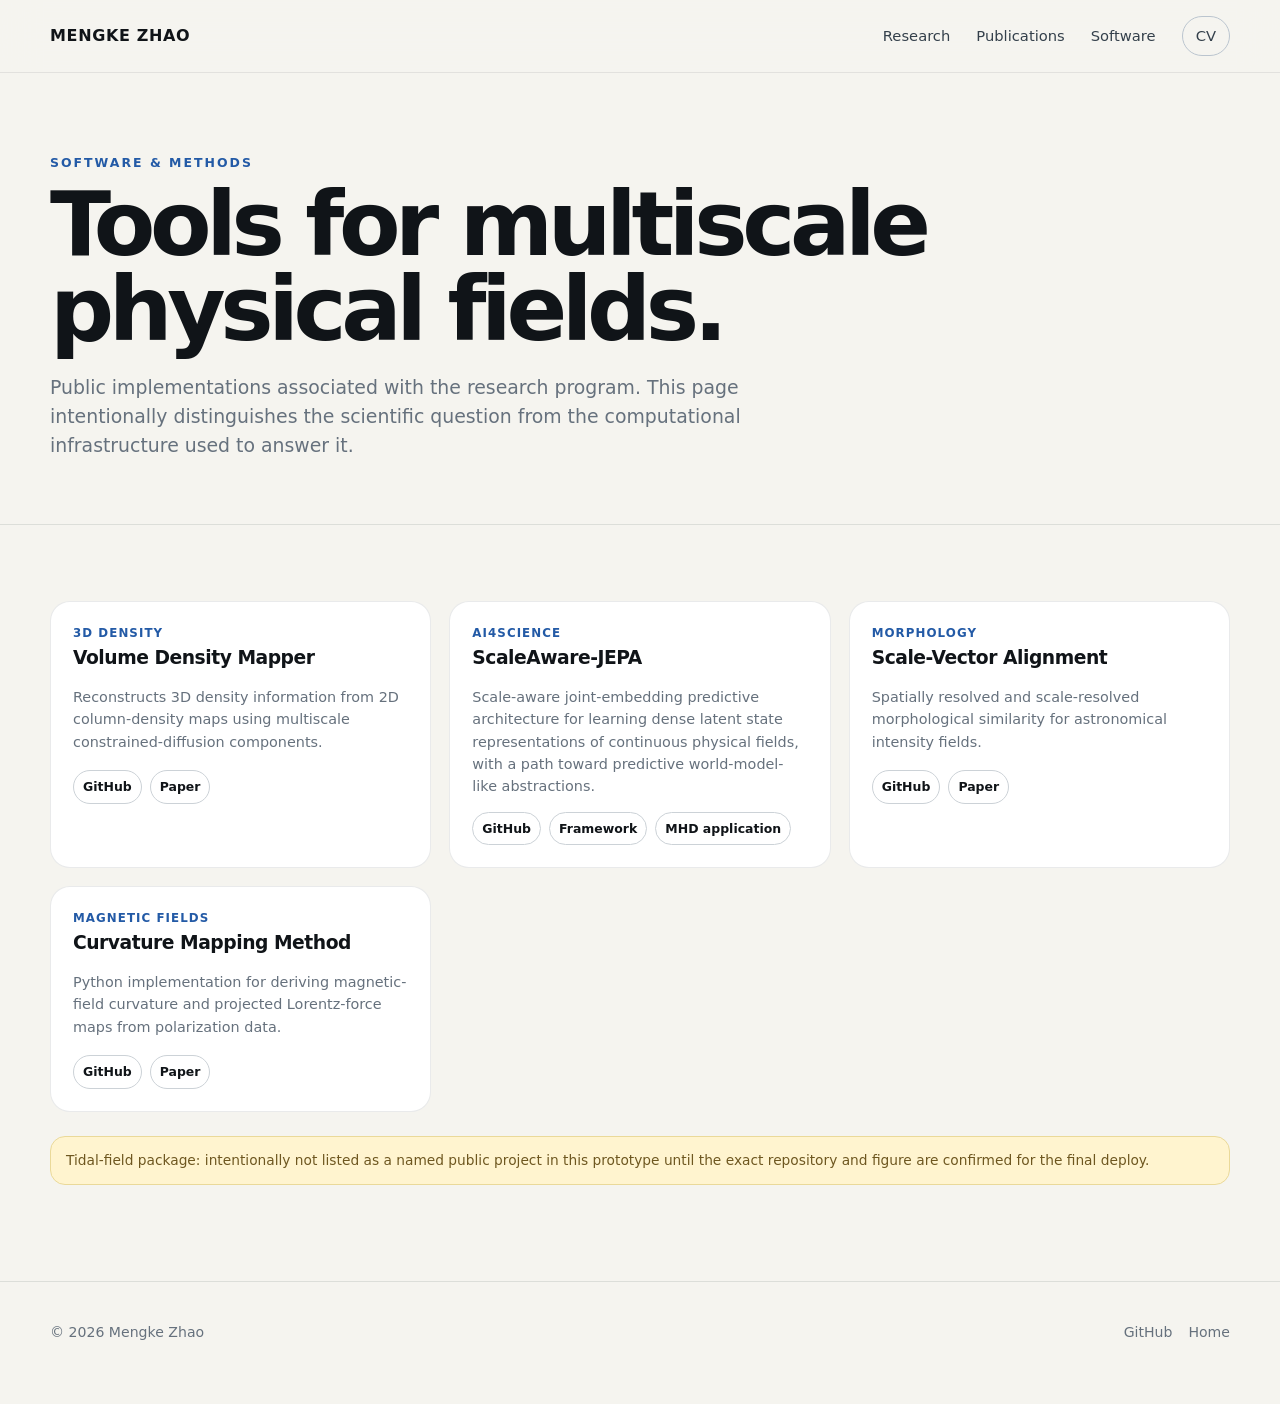
==== software.html @ 0f853eb4 "Launch redesigned academic website 2026v2" ====
<!DOCTYPE html>
<html lang="en"><head><meta charset="utf-8"/><meta content="width=device-width,initial-scale=1" name="viewport"/><title>Software — Mengke Zhao</title><link href="assets/css/site.css" rel="stylesheet"/></head><body><header class="site-header"><div class="wrap nav"><a class="brand" href="index.html">MENGKE ZHAO</a><a href="research.html">Research</a><a href="publications.html">Publications</a><a href="software.html">Software</a><a class="pill" href="assets/cv/Mengke_Zhao_CV.pdf">CV</a></div></header><main><section class="page-hero"><div class="wrap"><div class="eyebrow">Software &amp; methods</div><h1>Tools for multiscale physical fields.</h1><p>Public implementations associated with the research program. This page intentionally distinguishes the scientific question from the computational infrastructure used to answer it.</p></div></section><section class="section"><div class="wrap"><div class="software-grid">
<article class="software"><div class="tag">3D density</div><h3>Volume Density Mapper</h3><p>Reconstructs 3D density information from 2D column-density maps using multiscale constrained-diffusion components.</p><div class="linkrow"><a class="mini" href="https://github.com/gxli/volume-density-mapper" target="_blank">GitHub</a><a class="mini" href="https://arxiv.org/abs/2509.17369" target="_blank">Paper</a></div></article>
<article class="software"><div class="tag">AI4Science</div><h3>ScaleAware-JEPA</h3><p>Scale-aware joint-embedding predictive architecture for learning dense latent state representations of continuous physical fields, with a path toward predictive world-model-like abstractions.</p><div class="linkrow"><a class="mini" href="https://github.com/gxli/SA-JEPA" target="_blank">GitHub</a><a class="mini" href="https://arxiv.org/abs/2606.29723" target="_blank">Framework</a><a class="mini" href="https://arxiv.org/abs/2609.36833" target="_blank">MHD application</a></div></article>
<article class="software"><div class="tag">Morphology</div><h3>Scale-Vector Alignment</h3><p>Spatially resolved and scale-resolved morphological similarity for astronomical intensity fields.</p><div class="linkrow"><a class="mini" href="https://github.com/meng-ke/Scale-Vector-Alignment" target="_blank">GitHub</a><a class="mini" href="https://arxiv.org/abs/2609.24304" target="_blank">Paper</a></div></article>
<article class="software"><div class="tag">Magnetic fields</div><h3>Curvature Mapping Method</h3><p>Python implementation for deriving magnetic-field curvature and projected Lorentz-force maps from polarization data.</p><div class="linkrow"><a class="mini" href="https://github.com/meng-ke/curvature-mapping-method" target="_blank">GitHub</a><a class="mini" href="https://arxiv.org/abs/2408.09690" target="_blank">Paper</a></div></article>
</div><div class="notice" style="margin-top:24px">Tidal-field package: intentionally not listed as a named public project in this prototype until the exact repository and figure are confirmed for the final deploy.</div></div></section></main><footer><div class="wrap foot"><span>© <span data-year=""></span> Mengke Zhao</span><div class="footlinks"><a href="https://github.com/meng-ke" target="_blank">GitHub</a><a href="index.html">Home</a></div></div></footer><script src="assets/js/site.js"></script></body></html>
---- assets/css/site.css ----
:root{
  --bg:#f5f4ef; --paper:#fff; --ink:#101418; --muted:#66717d; --line:#dcded9;
  --accent:#235aa6; --accent-soft:#e8eff9; --dark:#0b1724; --radius:24px;
  --shadow:0 14px 40px rgba(15,23,42,.08); --max:1180px;
}
*{box-sizing:border-box} html{scroll-behavior:smooth} body{margin:0;background:var(--bg);color:var(--ink);font-family:Inter,ui-sans-serif,system-ui,-apple-system,BlinkMacSystemFont,"Segoe UI",sans-serif;line-height:1.55;-webkit-font-smoothing:antialiased}
a{color:inherit;text-decoration:none} img{display:block;max-width:100%} button{font:inherit}
.wrap{width:min(calc(100% - 40px),var(--max));margin:auto}.site-header{position:sticky;top:0;z-index:40;background:rgba(245,244,239,.88);backdrop-filter:blur(18px);border-bottom:1px solid rgba(16,20,24,.08)}
.nav{min-height:72px;display:flex;align-items:center;gap:26px}.brand{font-weight:800;letter-spacing:.04em;margin-right:auto}.nav a:not(.brand){font-size:.92rem;color:#34404b}.nav a:hover{color:var(--accent)}.nav .pill{border:1px solid #bac4ce;border-radius:999px;padding:8px 13px}
.hero{padding:94px 0 70px}.eyebrow{font-size:.78rem;letter-spacing:.16em;text-transform:uppercase;color:var(--accent);font-weight:800}.hero-grid{display:grid;grid-template-columns:1.05fr .95fr;gap:70px;align-items:center}.hero h1{font-size:clamp(3.2rem,7vw,6.7rem);line-height:.91;letter-spacing:-.065em;margin:13px 0 24px;font-weight:760}.hero .lead{font-size:clamp(1.25rem,2.1vw,1.75rem);line-height:1.35;max-width:760px;letter-spacing:-.02em}.hero .sub{color:var(--muted);font-size:1.02rem;max-width:700px;margin:20px 0 30px}.actions{display:flex;flex-wrap:wrap;gap:10px}.btn{display:inline-flex;align-items:center;gap:8px;border:1px solid #bfc6cd;border-radius:999px;padding:10px 16px;font-weight:650;font-size:.92rem;background:rgba(255,255,255,.45)}.btn.primary{background:var(--ink);color:white;border-color:var(--ink)}.btn:hover{transform:translateY(-1px)}
.hero-visual{background:var(--dark);border-radius:30px;overflow:hidden;box-shadow:var(--shadow);min-height:490px;position:relative}.hero-visual img{width:100%;height:100%;min-height:490px;object-fit:contain;object-position:center;background:#05080b}.hero-visual:after{content:"";position:absolute;inset:0;background:linear-gradient(180deg,transparent 55%,rgba(0,0,0,.52))}.hero-caption{position:absolute;z-index:2;left:24px;right:24px;bottom:20px;color:white;font-size:.83rem;display:flex;justify-content:space-between;gap:16px}.hero-caption span:last-child{opacity:.72}
.section{padding:76px 0;border-top:1px solid var(--line)}.section-head{display:grid;grid-template-columns:.34fr .66fr;gap:40px;margin-bottom:34px}.section h2{font-size:clamp(2.1rem,4vw,3.6rem);line-height:1;letter-spacing:-.045em;margin:0}.section-intro{font-size:1.12rem;color:#3d4750;max-width:760px}
.program-grid{display:grid;grid-template-columns:1fr 1fr;gap:22px}.program{background:var(--paper);border:1px solid rgba(15,23,42,.09);border-radius:var(--radius);overflow:hidden;box-shadow:0 4px 18px rgba(15,23,42,.03)}.program-media{aspect-ratio:16/9;background:#dfe5eb;overflow:hidden;position:relative}.program-media img{width:100%;height:100%;object-fit:cover;transition:transform .5s ease}.program:hover .program-media img{transform:scale(1.015)}.program-body{padding:25px 25px 27px}.num{font-variant-numeric:tabular-nums;color:var(--accent);font-size:.78rem;font-weight:800;letter-spacing:.12em}.program h3{font-size:1.7rem;line-height:1.08;letter-spacing:-.035em;margin:8px 0 12px}.program p{color:var(--muted);margin:0 0 18px}.flow{display:flex;gap:8px;flex-wrap:wrap;margin:18px 0}.flow span{font-size:.78rem;background:#f0f2f3;border:1px solid #e0e3e5;border-radius:999px;padding:6px 9px}.linkrow{display:flex;flex-wrap:wrap;gap:8px}.mini{font-size:.78rem;font-weight:750;border:1px solid #ccd2d7;border-radius:999px;padding:6px 9px}.mini:hover{background:var(--accent-soft);border-color:#a9bfdf;color:#133e79}
.method-band{background:var(--dark);color:#e8eef5;border-radius:30px;padding:42px;display:grid;grid-template-columns:.8fr 1.2fr;gap:48px}.method-band h3{font-size:2.5rem;line-height:1.03;letter-spacing:-.04em;margin:0 0 14px}.method-band p{color:#9db0c5;margin:0}.method-map{display:grid;grid-template-columns:repeat(5,1fr);align-items:center;gap:10px}.method-node{background:#11283a;border:1px solid #26445b;border-radius:18px;padding:18px 13px;min-height:108px;display:grid;place-items:center;text-align:center;font-size:.86rem}.arrow{text-align:center;color:#5b7b96;font-size:1.3rem}
.pub-list{border-top:1px solid var(--line)}.pub{display:grid;grid-template-columns:100px 1fr auto;gap:20px;padding:23px 0;border-bottom:1px solid var(--line);align-items:start}.year{font-weight:800;color:var(--accent)}.pub-title{font-weight:750;font-size:1.05rem;line-height:1.35}.pub-meta{font-size:.88rem;color:var(--muted);margin-top:5px}.pub-links{display:flex;gap:7px;flex-wrap:wrap;justify-content:flex-end}
.software-grid{display:grid;grid-template-columns:repeat(3,1fr);gap:18px}.software{background:white;border:1px solid rgba(15,23,42,.09);border-radius:20px;padding:22px}.software h3{margin:0 0 8px;letter-spacing:-.025em}.software p{font-size:.9rem;color:var(--muted);min-height:70px}.software .tag{font-size:.74rem;color:var(--accent);font-weight:800;text-transform:uppercase;letter-spacing:.09em}
.about{display:grid;grid-template-columns:1fr 1fr;gap:50px}.about p{font-size:1.08rem;color:#3f4a55}.about-card{background:#fff;border-radius:24px;border:1px solid #dedfdb;padding:25px}.stat{display:flex;justify-content:space-between;padding:12px 0;border-bottom:1px solid #ecece8}.stat:last-child{border:0}.stat span:first-child{color:var(--muted)}
footer{padding:40px 0 60px;border-top:1px solid var(--line);color:var(--muted);font-size:.88rem}.foot{display:flex;gap:20px;justify-content:space-between;align-items:center;flex-wrap:wrap}.footlinks{display:flex;gap:16px;flex-wrap:wrap}
.page-hero{padding:80px 0 45px}.page-hero h1{font-size:clamp(3rem,7vw,6rem);line-height:.95;letter-spacing:-.06em;margin:10px 0 20px}.page-hero p{max-width:760px;font-size:1.18rem;color:var(--muted)}.research-detail{padding:0}.research-row{max-width:var(--max);margin:0 auto;padding:55px 24px;border-top:1px solid var(--line);display:grid;grid-template-columns:.7fr 1.3fr;gap:42px}.research-row h2{font-size:2.6rem;line-height:1.03;letter-spacing:-.045em;margin:6px 0 16px}.research-row .copy{color:#45515c}.research-row figure{margin:0;background:white;padding:12px;border-radius:22px;border:1px solid #e1e3e5}.research-row figcaption{font-size:.76rem;color:var(--muted);padding:10px 6px 3px}
.notice{background:#fff4cf;border:1px solid #ead999;border-radius:15px;padding:13px 15px;color:#6e5720;font-size:.86rem;margin:20px 0}.smallcaps{font-size:.75rem;text-transform:uppercase;letter-spacing:.12em;color:var(--accent);font-weight:800}
@media(max-width:900px){.nav a:not(.brand):not(.pill){display:none}.hero{padding-top:62px}.hero-grid,.section-head,.method-band,.about,.research-row{grid-template-columns:1fr}.hero-visual{min-height:340px}.hero-visual img{min-height:340px}.program-grid{grid-template-columns:1fr}.method-map{grid-template-columns:1fr}.arrow{transform:rotate(90deg)}.software-grid{grid-template-columns:1fr 1fr}.pub{grid-template-columns:75px 1fr}.pub-links{grid-column:2;justify-content:flex-start}.section{padding:58px 0}}
@media(max-width:620px){.wrap{width:min(calc(100% - 28px),var(--max))}.hero h1{font-size:3.5rem}.software-grid{grid-template-columns:1fr}.method-band{padding:28px}.program-body{padding:20px}.hero-caption{font-size:.73rem}.nav{min-height:64px}.pub{grid-template-columns:1fr}.year,.pub-links{grid-column:auto}}

.research-row figure img{width:100%;height:auto;display:block;border-radius:14px}.program-card img.figure-contain{object-fit:contain;background:#fff}

/* v2.1 research layout refinements */
.program-grid-featured{grid-template-columns:1fr 1fr;margin-bottom:22px}.program-grid-compact{grid-template-columns:repeat(3,1fr)}.program.compact h3{font-size:1.42rem}.program.compact .program-body{padding:22px}.program.compact p{font-size:.93rem}.program.compact .program-media{aspect-ratio:4/3}.program.featured .program-media{aspect-ratio:16/9}.program-media.figure-contain img{object-fit:contain;background:#fff;padding:10px}
.crop-left-panel{overflow:hidden}.crop-left-panel img{width:200%;max-width:none;height:100%;object-fit:cover;object-position:left center}.image-missing{display:grid;place-items:center;background:linear-gradient(135deg,#e8edf2,#f8fafb)}.image-missing:before{content:"Research figure";font-weight:750;letter-spacing:.08em;text-transform:uppercase;color:#778491;font-size:.75rem}
.hero-paper{display:block}.hero-visual.hero-paper{background:#fff}.hero-visual.hero-paper img{object-fit:contain;background:#fff;padding:18px}.hero-visual.hero-paper:after{background:linear-gradient(180deg,transparent 66%,rgba(4,14,24,.78))}
.about-with-photo{grid-template-columns:1.15fr .55fr .9fr;align-items:stretch}.portrait-slot{min-height:320px;border-radius:24px;border:1px dashed #b9c2ca;background:linear-gradient(160deg,#e7ebee,#f8f8f5);display:flex;flex-direction:column;align-items:center;justify-content:center;text-align:center;padding:28px;color:#6b7782}.portrait-slot strong{display:block;color:#2d3943;margin-top:16px}.portrait-slot span{display:block;font-size:.82rem;margin-top:5px;max-width:180px}.portrait-initials{width:108px;height:108px;border-radius:50%;display:grid;place-items:center;background:#fff;border:1px solid #cfd6dc;color:#334252;font-size:2rem;font-weight:800;letter-spacing:.06em}.research-figure-media{border-radius:14px;overflow:hidden;aspect-ratio:16/9;background:#eef1f3}.research-figure-media img{width:100%;height:100%;object-fit:cover}.figure-crop-left{overflow:hidden}
@media(max-width:1050px){.program-grid-compact{grid-template-columns:1fr 1fr}.about-with-photo{grid-template-columns:1fr 1fr}.about-with-photo>div:first-child{grid-column:1/-1}}
@media(max-width:900px){.program-grid-featured,.program-grid-compact{grid-template-columns:1fr}.about-with-photo{grid-template-columns:1fr}.about-with-photo>div:first-child{grid-column:auto}.portrait-slot{min-height:260px}.crop-left-panel img{width:190%}}

/* v2.2 — portrait-led hero + two-column / three-row research grid */
.hero-with-portrait{grid-template-columns:1.2fr .58fr;align-items:center}
.portrait-hero{min-height:470px;box-shadow:var(--shadow);border-style:solid;background:linear-gradient(155deg,#e4e9ed,#f7f7f3)}
.hero-contact{display:flex;flex-wrap:wrap;gap:8px;margin-top:20px;color:var(--muted);font-size:.9rem}
.hero-contact a:hover{color:var(--accent)}
.program-grid-six{grid-template-columns:1fr 1fr;gap:24px}
.program-grid-six .program-media{aspect-ratio:16/9}
.program-grid-six .program h3{font-size:1.62rem}
.program-grid-six .program-body{padding:24px 25px 27px}
.program-grid-six .program p{font-size:.95rem}
.vdm-workflow img{object-fit:contain;background:#fff;padding:12px}
@media(max-width:900px){.hero-with-portrait,.program-grid-six{grid-template-columns:1fr}.portrait-hero{min-height:320px;max-width:560px;width:100%}.hero-contact{font-size:.84rem}}

/* v2.3 — exact paper assets + publication filtering */
.program-media img,.research-figure-media img,.research-detail figure>img{display:block}
.program-media.figure-contain img{max-width:100%;max-height:100%}
.program-media.vdm-workflow img{padding:0;object-fit:contain}
.program-media.multifractal-media img{object-fit:contain;background:#fff;padding:4px}
.pub-filter-note{margin:0 0 20px;padding:12px 15px;border:1px solid #d9dee3;background:#f7f8f8;border-radius:12px;color:var(--muted);font-size:.9rem}
.pub-filter-note strong{color:var(--ink)}

/* Local portrait asset. Add assets/images/mengke-zhao.jpg to replace the fallback. */
.portrait-slot{position:relative;overflow:hidden}
.portrait-photo{position:absolute;inset:0;width:100%;height:100%;object-fit:cover;object-position:center 28%;z-index:2}
.portrait-fallback{position:relative;z-index:1;display:flex;flex-direction:column;align-items:center;justify-content:center}
.portrait-fallback strong{display:block;color:#2d3943;margin-top:16px}
.portrait-fallback span{display:block;font-size:.82rem;margin-top:5px;max-width:220px}
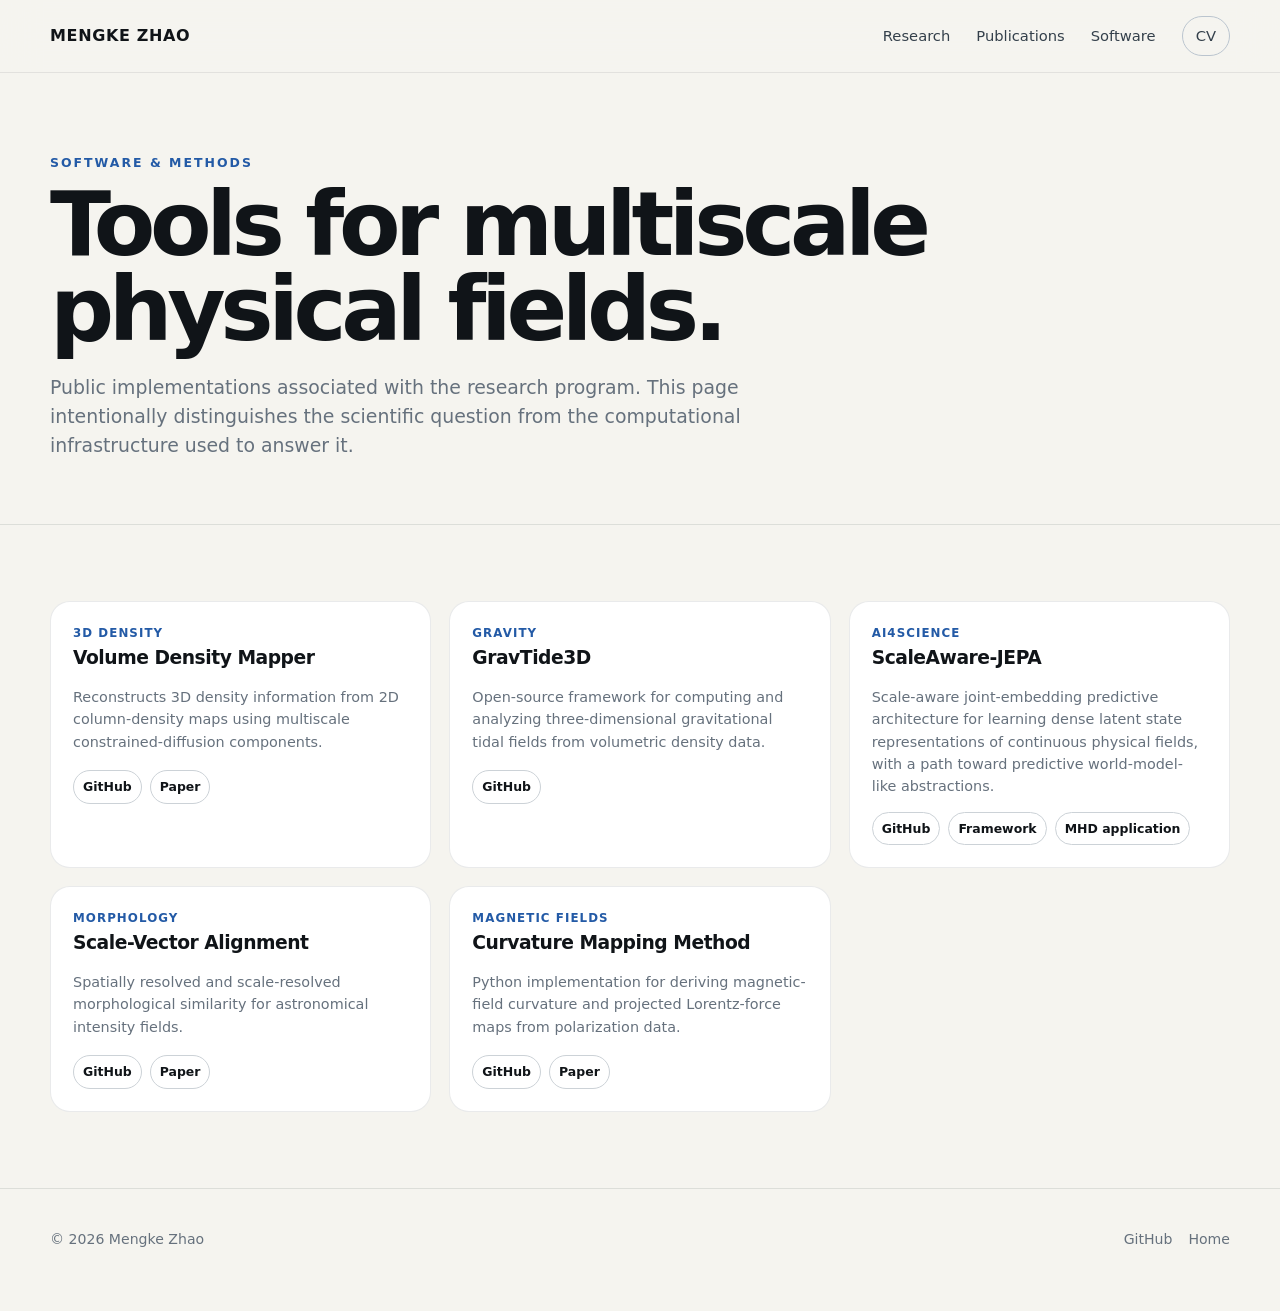
==== commit 6faa7c32: "Add files via upload" ====
--- a/software.html
+++ b/software.html
@@ -1,7 +1,8 @@
 <!DOCTYPE html>
 <html lang="en"><head><meta charset="utf-8"/><meta content="width=device-width,initial-scale=1" name="viewport"/><title>Software — Mengke Zhao</title><link href="assets/css/site.css" rel="stylesheet"/></head><body><header class="site-header"><div class="wrap nav"><a class="brand" href="index.html">MENGKE ZHAO</a><a href="research.html">Research</a><a href="publications.html">Publications</a><a href="software.html">Software</a><a class="pill" href="assets/cv/Mengke_Zhao_CV.pdf">CV</a></div></header><main><section class="page-hero"><div class="wrap"><div class="eyebrow">Software &amp; methods</div><h1>Tools for multiscale physical fields.</h1><p>Public implementations associated with the research program. This page intentionally distinguishes the scientific question from the computational infrastructure used to answer it.</p></div></section><section class="section"><div class="wrap"><div class="software-grid">
 <article class="software"><div class="tag">3D density</div><h3>Volume Density Mapper</h3><p>Reconstructs 3D density information from 2D column-density maps using multiscale constrained-diffusion components.</p><div class="linkrow"><a class="mini" href="https://github.com/gxli/volume-density-mapper" target="_blank">GitHub</a><a class="mini" href="https://arxiv.org/abs/2509.17369" target="_blank">Paper</a></div></article>
+<article class="software"><div class="tag">Gravity</div><h3>GravTide3D</h3><p>Open-source framework for computing and analyzing three-dimensional gravitational tidal fields from volumetric density data.</p><div class="linkrow"><a class="mini" href="https://github.com/meng-ke/GravTide3D" target="_blank" rel="noopener">GitHub</a></div></article>
 <article class="software"><div class="tag">AI4Science</div><h3>ScaleAware-JEPA</h3><p>Scale-aware joint-embedding predictive architecture for learning dense latent state representations of continuous physical fields, with a path toward predictive world-model-like abstractions.</p><div class="linkrow"><a class="mini" href="https://github.com/gxli/SA-JEPA" target="_blank">GitHub</a><a class="mini" href="https://arxiv.org/abs/2606.29723" target="_blank">Framework</a><a class="mini" href="https://arxiv.org/abs/2609.36833" target="_blank">MHD application</a></div></article>
 <article class="software"><div class="tag">Morphology</div><h3>Scale-Vector Alignment</h3><p>Spatially resolved and scale-resolved morphological similarity for astronomical intensity fields.</p><div class="linkrow"><a class="mini" href="https://github.com/meng-ke/Scale-Vector-Alignment" target="_blank">GitHub</a><a class="mini" href="https://arxiv.org/abs/2609.24304" target="_blank">Paper</a></div></article>
 <article class="software"><div class="tag">Magnetic fields</div><h3>Curvature Mapping Method</h3><p>Python implementation for deriving magnetic-field curvature and projected Lorentz-force maps from polarization data.</p><div class="linkrow"><a class="mini" href="https://github.com/meng-ke/curvature-mapping-method" target="_blank">GitHub</a><a class="mini" href="https://arxiv.org/abs/2408.09690" target="_blank">Paper</a></div></article>
-</div><div class="notice" style="margin-top:24px">Tidal-field package: intentionally not listed as a named public project in this prototype until the exact repository and figure are confirmed for the final deploy.</div></div></section></main><footer><div class="wrap foot"><span>© <span data-year=""></span> Mengke Zhao</span><div class="footlinks"><a href="https://github.com/meng-ke" target="_blank">GitHub</a><a href="index.html">Home</a></div></div></footer><script src="assets/js/site.js"></script></body></html>
+</div></div></section></main><footer><div class="wrap foot"><span>© <span data-year=""></span> Mengke Zhao</span><div class="footlinks"><a href="https://github.com/meng-ke" target="_blank">GitHub</a><a href="index.html">Home</a></div></div></footer><script src="assets/js/site.js"></script></body></html>
